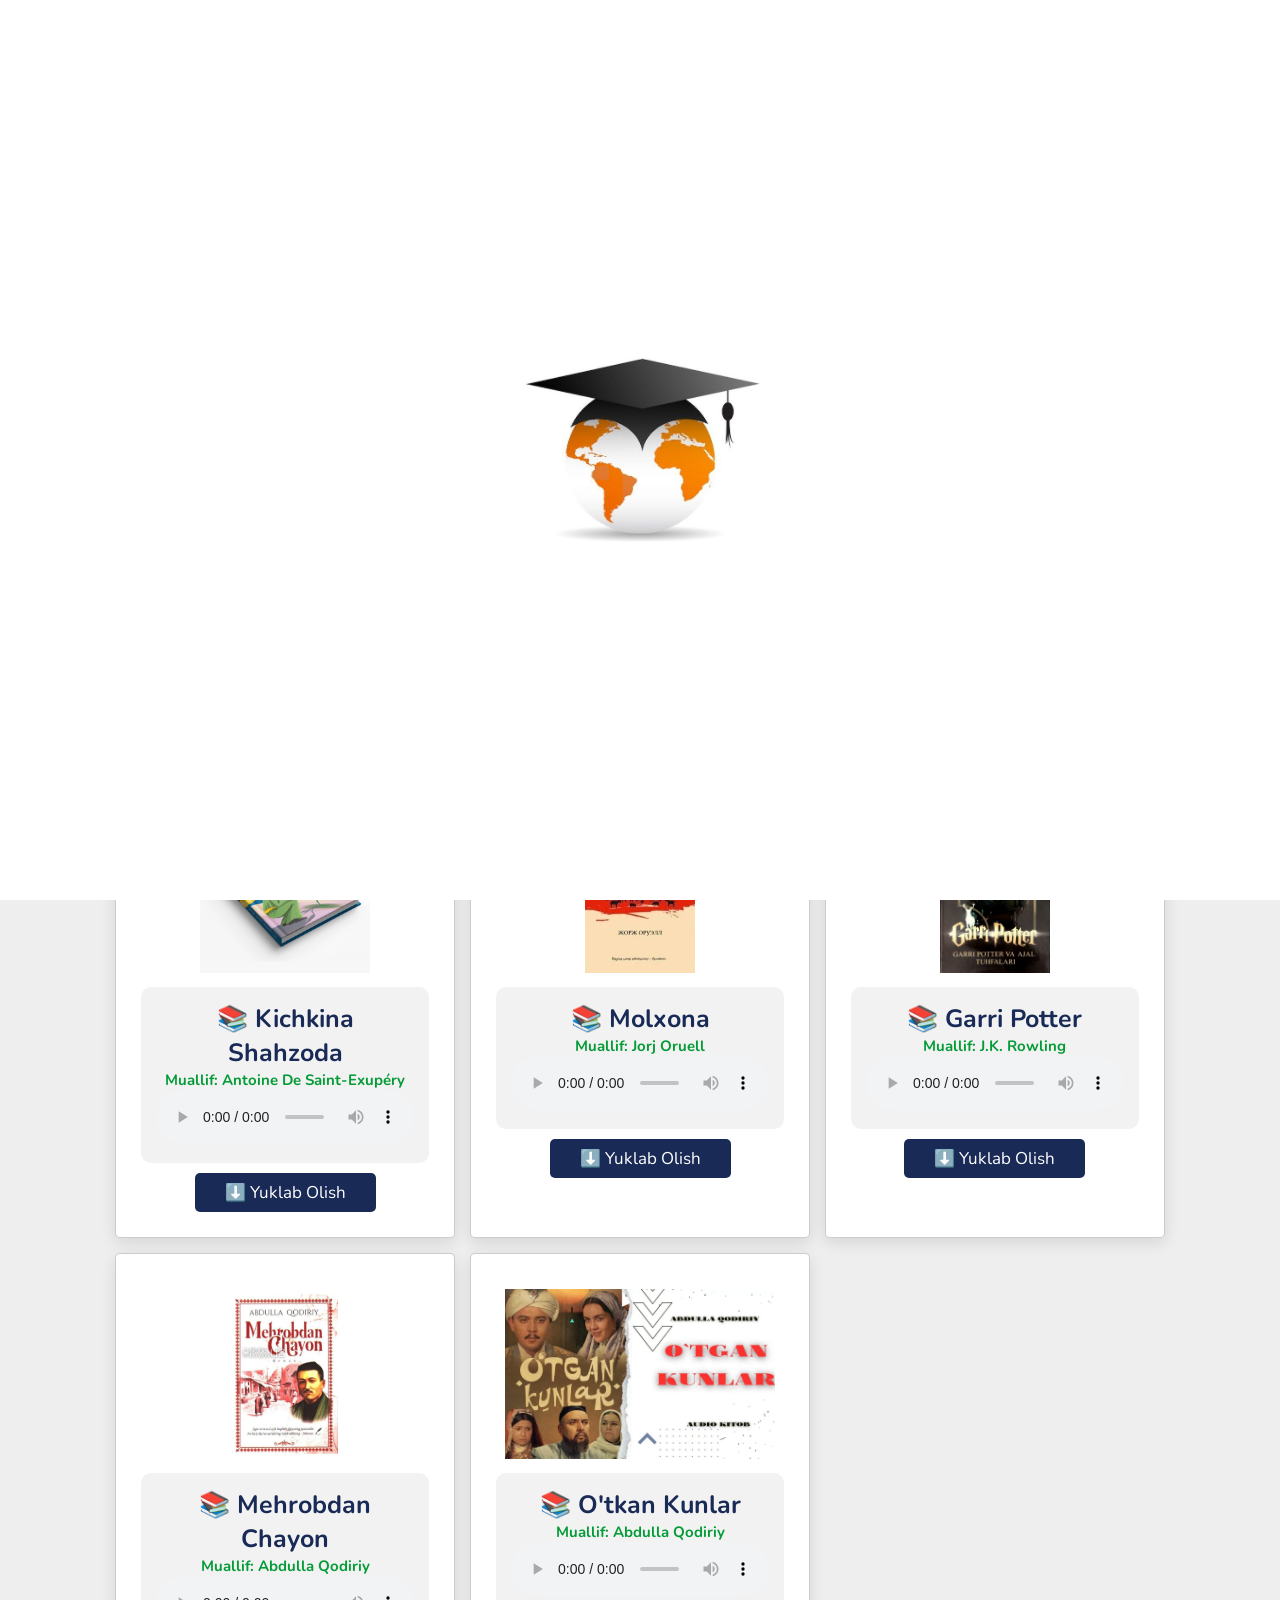
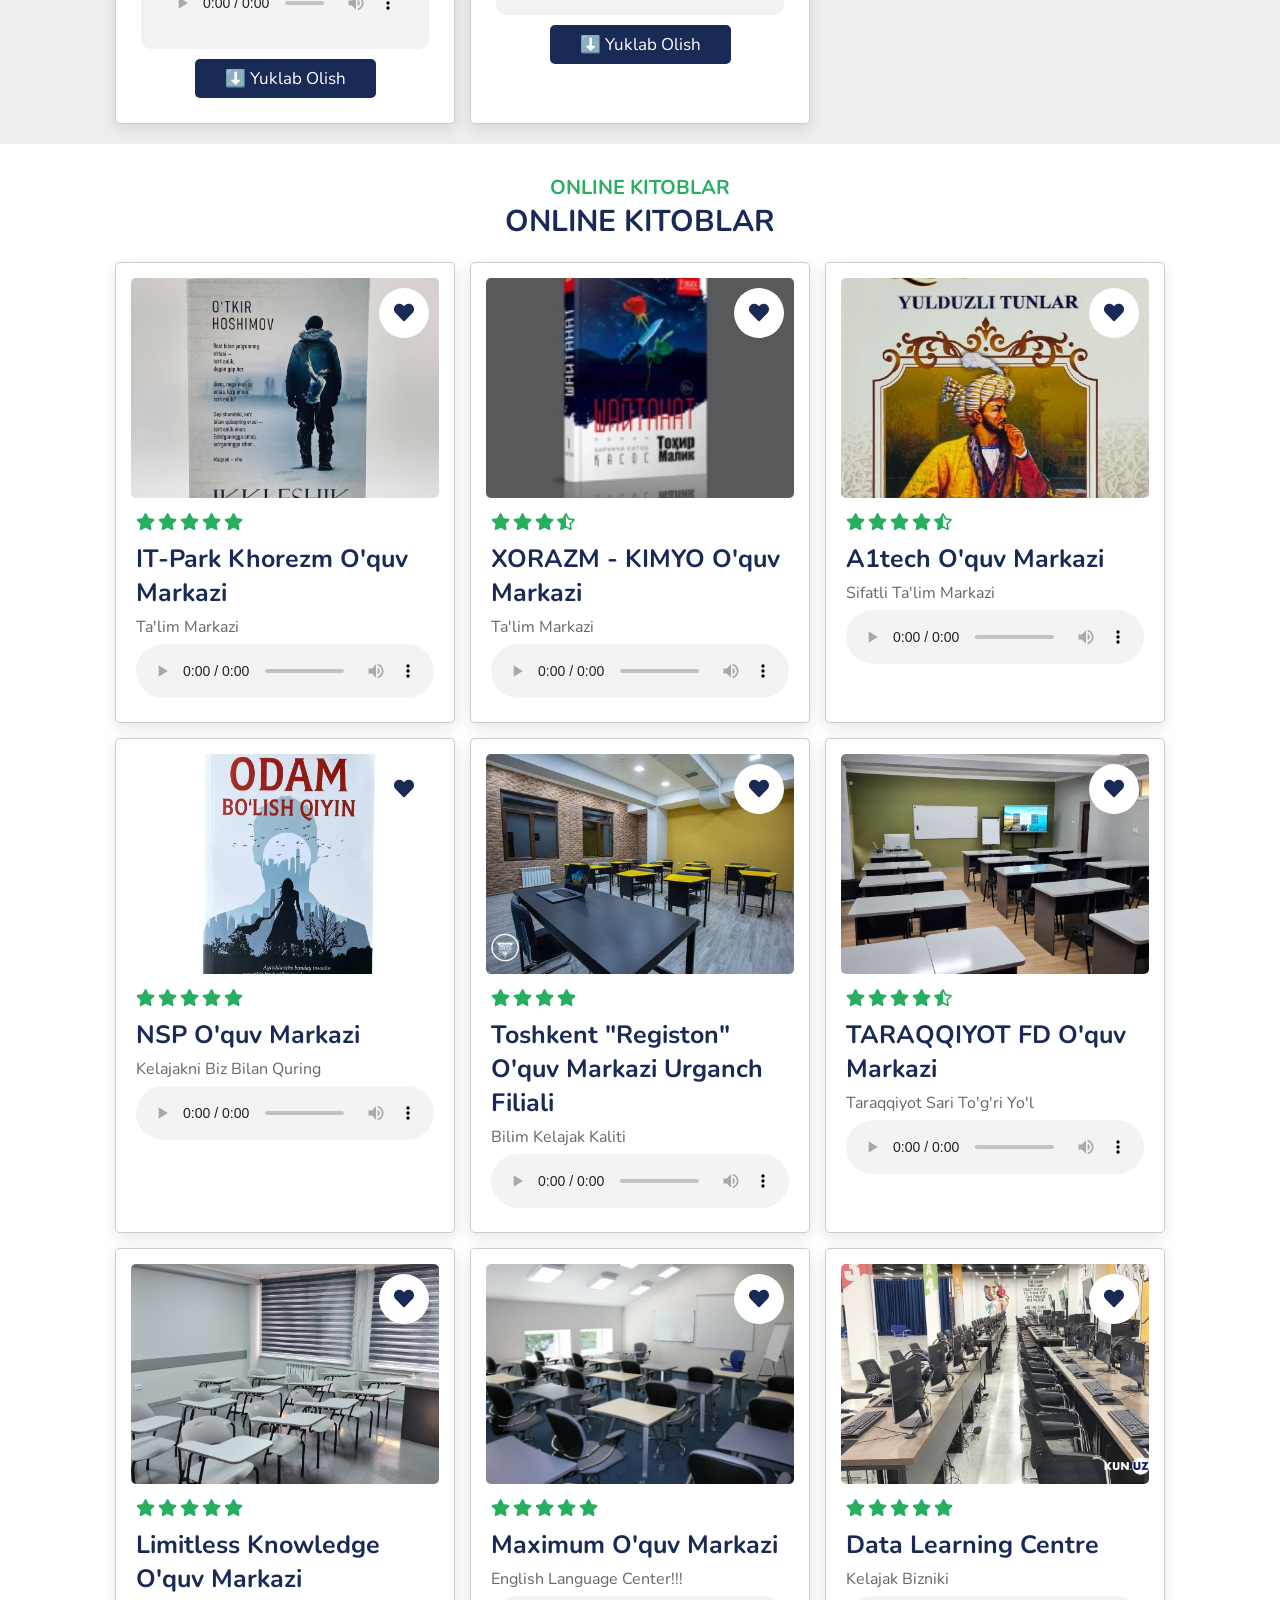
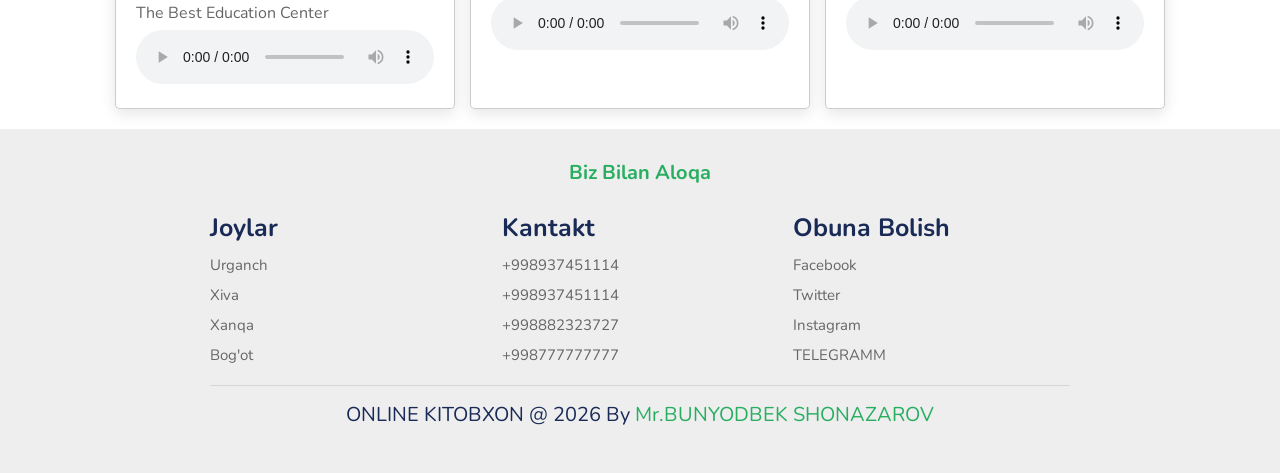
==== index.html @ d8bbacfc "Initial commit: XorazmUM loyihasi" ====
<!DOCTYPE html>
<html lang="en">

<head>
    <title>ONLINE KITOBXON</title>
    <meta charset="UTF-8">
    <meta http-equiv="X-UA-Compatible" content="IE=edge">
    <meta name="viewport" content="width=device-width, initial-scale=1.0">
    
    <link rel="stylesheet" href="https://unpkg.com/swiper/swiper-bundle.min.css" />

    <link rel="stylesheet" href="https://cdnjs.cloudflare.com/ajax/libs/font-awesome/5.15.3/css/all.min.css">

    <link rel="stylesheet" href="css/style.css">

    <!-- PWA -->
    <link rel="manifest" href="manifest.json">
    <meta name="theme-color" content="#27ae60">
    <meta name="apple-mobile-web-app-capable" content="yes">
    <meta name="apple-mobile-web-app-status-bar-style" content="black-translucent">
    <meta name="apple-mobile-web-app-title" content="Kitobxon">
    <link rel="apple-touch-icon" href="images/icons/icon-152x152.png">

</head>
<body>

    
<header>

    <a href="#" class="logo"><i class="fas fa-book"></i>Tiklash.</a>

    <nav class="navbar">
        <a class="active" href="#home">Uy</a>
        <a href="#dishes">KITOBLAR</a>
        <a href="#menu">Suratlar</a>
        <a href="#aloqa">Aloqa</a>
    </nav>

    <div class="icons">
        <i class="fas fa-bars" id="menu-bars"></i>
        <i class="fas fa-search" id="search-icon"></i>
        <a href="#" class="fas fa-heart"></a>
        <a href="#aloqa" class="fas fa-headset"></a>
    </div>

</header>


<form action="" id="search-form">
    <input type="search" placeholder="search here..." name="" id="search-box">
    <label for="search-box" class="fas fa-search"></label>
    <i class="fas fa-times" id="close"></i>
</form>


<section class="home" id="home">

    <div class="swiper-container home-slider">

        <div class="swiper-wrapper wrapper">

            <div class="swiper-slide slide">
                <div class="content">
                    <span>Biz bilan bilim olish</span>
                    <h3>Maqsad sari to'g'ri yo'l</h3>
                    <p>Sifatli, ishonchli va tez o'rganish usullari</p>
                    <a href="#aloqa" class="btn">Hozir bog'lanish</a>
                </div>
                <div class="image">
                    <img src="rasm/1111.jpg" alt="">
                </div>
            </div>

            <div class="swiper-slide slide">
                <div class="content">
                    <span>Bizda bilan bilim olish</span>
                    <h3>Maqsad sari to'g'ri yo'l</h3>
                    <p>Sifatli, ishonchli va tez o'rganish usullari</p>
                    <a href="#aloqa" class="btn">Hozir bog'lanish</a>
                </div>
                <div class="image">
                    <img src="rasm/shaytanat.png" alt="">
                </div>
            </div>

            <div class="swiper-slide slide">
                <div class="content">
                    <span>Bizda bilan bilim olish</span>                                                         
                    <h3>Maqsad sari to'g'ri yo'l</h3>
                    <p>Sifatli, ishonchli va tez o'rganish usullari</p>
                    <a href="#aloqa" class="btn">Hozir bog'lanish</a>
                </div>
                <div class="image">
                    <img src="rasm/kichkina_shaxzoda.png" alt="">
                </div>
            </div>

        </div>

        <div class="swiper-pagination"></div>

    </div>

</section>

<section class="dishes" id="dishes">

    <h3 class="sub-heading"> KITOBLAR </h3>
    <h1 class="heading"> MASHXUR KITOBLAR TO'PLAMI</h1>

    <div class="box-container">

        <div class="box">
            <a href="#" class="fas fa-heart"></a>
            <a href="#" class="fas fa-eye"></a>
            <img src="rasm/kichkina_shaxzoda.png" alt="">


            <div style="max-width:400px; padding:15px; border-radius:10px; background:#f2f2f2;">
                <h3>📚 Kichkina shahzoda</h3>
                <h2>Muallif: Antoine de Saint-Exupéry</h2>
                
                <audio controls style="width:100%;">
                  <source src="https://pub-17dac008e73b46978ffc2eb4a1648e91.r2.dev/Kichkina_Shahzoda.mp3" type="audio/mpeg">
                </audio>
            </div>
            <a href="#" class="btn">⬇️ Yuklab olish</a>
        </div>

        <div class="box">
            <a href="#" class="fas fa-heart"></a>
            <a href="#" class="fas fa-eye"></a>
            <img src="rasm/molxona.jpg" alt="">


            <div style="max-width:400px; padding:15px; border-radius:10px; background:#f2f2f2;">
                <h3>📚 Molxona</h3>
                <h2>Muallif: Jorj Oruell</h2>
                
                <audio controls style="width:100%;">
                  <source src="https://pub-17dac008e73b46978ffc2eb4a1648e91.r2.dev/MOLXONA.mp3" type="audio/mpeg">
                </audio>
            </div>
            <a href="#" class="btn">⬇️ Yuklab olish</a>
        </div>
        
        <div class="box">
            <a href="#" class="fas fa-heart"></a>
            <a href="#" class="fas fa-eye"></a>
            <img src="rasm/garri_poter.png" alt="">


            <div style="max-width:400px; padding:15px; border-radius:10px; background:#f2f2f2;">
                <h3>📚 Garri Potter</h3>
                <h2>Muallif: J.K. Rowling</h2>
                
                <audio controls style="width:100%;">
                  <source src="https://pub-17dac008e73b46978ffc2eb4a1648e91.r2.dev/garri.mp3" type="audio/mpeg">
                </audio>
            </div>
            <a href="#" class="btn">⬇️ Yuklab olish</a>
        </div>

        <div class="box">
            <a href="#" class="fas fa-heart"></a>
            <a href="#" class="fas fa-eye"></a>



            <img src="rasm/mehrobdan.jpg" alt="">


            <div style="max-width:400px; padding:15px; border-radius:10px; background:#f2f2f2;">
                <h3>📚 Mehrobdan Chayon</h3>
                <h2>Muallif: Abdulla Qodiriy</h2>
                
                <audio controls style="width:100%;">
                  <source src="https://pub-17dac008e73b46978ffc2eb4a1648e91.r2.dev/MEXROBDAN_CHAYON.mp3" type="audio/mpeg">
                </audio>
            </div>



            <a href="#" class="btn">⬇️ Yuklab olish</a>
        </div>

        <div class="box">
            <a href="#" class="fas fa-heart"></a>
            <a href="#" class="fas fa-eye"></a>
            <img src="rasm/otkan_kunlar.png" alt="">


            <div style="max-width:400px; padding:15px; border-radius:10px; background:#f2f2f2;">
                <h3>📚 O'tkan kunlar</h3>
                <h2>Muallif: Abdulla Qodiriy</h2>
                
                <audio controls style="width:100%;">
                  <source src="https://pub-17dac008e73b46978ffc2eb4a1648e91.r2.dev/Otkan_kunlar.mp3" type="audio/mpeg">
                </audio>
            </div>


            <a href="#" class="btn">⬇️ Yuklab olish</a>
        </div>

    </div>

</section>






<section class="menu" id="menu">

    <h3 class="sub-heading"> ONLINE KITOBLAR </h3>
    <h1 class="heading">ONLINE KITOBLAR</h1>

    <div class="box-container">

        <div class="box">
            <div class="image">
                <img src="rasm/photo_5442746372298839413_y (1).jpg" alt="">
                <a href="#" class="fas fa-heart"></a>
            </div>
        
            <div class="content">
        
                <div class="stars">
                    <i class="fas fa-star"></i>
                    <i class="fas fa-star"></i>
                    <i class="fas fa-star"></i>
                    <i class="fas fa-star"></i>
                    <i class="fas fa-star"></i>
                </div>
        
                <h3>IT-Park Khorezm o'quv markazi</h3>
                <p>Ta'lim Markazi</p>
        
                
                <audio controls style="width:100%;">
                    <source src="https://pub-17dac008e73b46978ffc2eb4a1648e91.r2.dev/Otkan_kunlar.mp3" type="audio/mpeg">
                  </audio>
        
            </div>
        </div>
        <div class="box">
            <div class="image">
                <img src="rasm/shaytanat.png" alt="">
                <a href="#" class="fas fa-heart"></a>
            </div>
            <div class="content">
                <div class="stars">
                    <i class="fas fa-star"></i>
                    <i class="fas fa-star"></i>
                    <i class="fas fa-star"></i>
                    <i class="fas fa-star-half-alt"></i>                    
                </div>
                <h3>XORAZM - KIMYO o'quv markazi</h3>
                <p>Ta'lim Markazi</p>
                
                <audio controls style="width:100%;">
                    <source src="https://pub-17dac008e73b46978ffc2eb4a1648e91.r2.dev/Otkan_kunlar.mp3" type="audio/mpeg">
                  </audio>
            </div>
        </div>

        <div class="box">
            <div class="image">
                <img src="rasm/fea7a2cd-92d1-4162-8c9e-bd668c44bfca.jpg" alt="">
                <a href="#" class="fas fa-heart"></a>
            </div>
            <div class="content">
                <div class="stars">
                    <i class="fas fa-star"></i>
                    <i class="fas fa-star"></i>
                    <i class="fas fa-star"></i>
                    <i class="fas fa-star"></i>
                    <i class="fas fa-star-half-alt"></i>
                </div>
                <h3>a1tech o'quv markazi</h3>
                <p>Sifatli ta'lim markazi</p>
                
                <audio controls style="width:100%;">
                    <source src="https://pub-17dac008e73b46978ffc2eb4a1648e91.r2.dev/Otkan_kunlar.mp3" type="audio/mpeg">
                  </audio>
            </div>
        </div>

        <div class="box">
            <div class="image">
                <img src="rasm/photo_5442746372298839408_y (1).jpg" alt="">
                <a href="#" class="fas fa-heart"></a>
            </div>
            <div class="content">
                <div class="stars">
                    <i class="fas fa-star"></i>
                    <i class="fas fa-star"></i>
                    <i class="fas fa-star"></i>
                    <i class="fas fa-star"></i>
                    <i class="fas fa-star"></i>
                </div>
                <h3>NSP o'quv markazi</h3>
                <p>Kelajakni biz bilan quring</p>
                
                <audio controls style="width:100%;">
                    <source src="https://pub-17dac008e73b46978ffc2eb4a1648e91.r2.dev/Otkan_kunlar.mp3" type="audio/mpeg">
                  </audio>
            </div>
        </div>

        <div class="box">
            <div class="image">
                <img src="images/um-2.png" alt="">
                <a href="#" class="fas fa-heart"></a>
            </div>
            <div class="content">
                <div class="stars">
                    <i class="fas fa-star"></i>
                    <i class="fas fa-star"></i>
                    <i class="fas fa-star"></i>
                    <i class="fas fa-star"></i>
                </div>
                <h3>Toshkent "Registon" o'quv markazi Urganch filiali</h3>
                <p>Bilim kelajak kaliti</p>
                
                <audio controls style="width:100%;">
                    <source src="https://pub-17dac008e73b46978ffc2eb4a1648e91.r2.dev/Otkan_kunlar.mp3" type="audio/mpeg">
                  </audio>
            </div>
        </div>

        <div class="box">
            <div class="image">
                <img src="images/um-3.png" alt="">
                <a href="#" class="fas fa-heart"></a>
            </div>
            <div class="content">
                <div class="stars">
                    <i class="fas fa-star"></i>
                    <i class="fas fa-star"></i>
                    <i class="fas fa-star"></i>
                    <i class="fas fa-star"></i>
                    <i class="fas fa-star-half-alt"></i>
                </div>
                <h3>TARAQQIYOT FD o'quv markazi</h3>
                <p>Taraqqiyot sari to'g'ri yo'l</p>
                
                <audio controls style="width:100%;">
                    <source src="https://pub-17dac008e73b46978ffc2eb4a1648e91.r2.dev/Otkan_kunlar.mp3" type="audio/mpeg">
                  </audio>
            </div>
        </div>

        <div class="box">
            <div class="image">
                <img src="images/um-4.png" alt="">
                <a href="#" class="fas fa-heart"></a>
            </div>
            <div class="content">
                <div class="stars">
                    <i class="fas fa-star"></i>
                    <i class="fas fa-star"></i>
                    <i class="fas fa-star"></i>
                    <i class="fas fa-star"></i>
                    <i class="fas fa-star"></i>
                </div>
                <h3>Limitless Knowledge O'quv Markazi</h3>
                <p>The best education center</p>
                
                <audio controls style="width:100%;">
                    <source src="https://pub-17dac008e73b46978ffc2eb4a1648e91.r2.dev/Otkan_kunlar.mp3" type="audio/mpeg">
                  </audio>
            </div>
        </div>

        <div class="box">
            <div class="image">
                <img src="images/um-5.png" alt="">
                <a href="#" class="fas fa-heart"></a>
            </div>
            <div class="content">
                <div class="stars">
                    <i class="fas fa-star"></i>
                    <i class="fas fa-star"></i>
                    <i class="fas fa-star"></i>
                    <i class="fas fa-star"></i>
                    <i class="fas fa-star"></i>
                </div>
                <h3>Maximum o'quv markazi </h3>
                <p>English language center!!!</p>
                
                <audio controls style="width:100%;">
                    <source src="https://pub-17dac008e73b46978ffc2eb4a1648e91.r2.dev/Otkan_kunlar.mp3" type="audio/mpeg">
                  </audio>
            </div>
        </div>

        <div class="box">
            <div class="image">
                <img src="images/um-7.png" alt="">
                <a href="#" class="fas fa-heart"></a>
            </div>
            <div class="content">
                <div class="stars">
                    <i class="fas fa-star"></i>
                    <i class="fas fa-star"></i>
                    <i class="fas fa-star"></i>
                    <i class="fas fa-star"></i>
                    <i class="fas fa-star"></i>
                </div>
                <h3>Data learning centre</h3>
                <p>Kelajak bizniki</p>
               
                <audio controls style="width:100%;">
                    <source src="https://pub-17dac008e73b46978ffc2eb4a1648e91.r2.dev/Otkan_kunlar.mp3" type="audio/mpeg">
                  </audio>
            </div>
        </div>

    </div>

</section>


<section class="aloqa" id="aloqa">

    <h3 class="sub-heading"> Biz Bilan Aloqa </h3>

    <section class="footer">

         <div class="box-container">
            <div class="box">
                <h3>joylar</h3>
                <a href="#">Urganch</a>
                <a href="#">Xiva</a>
                <a href="#">Xanqa</a>
                <a href="#">Bog'ot</a>
            </div>
           
            <div class="box">
                <h3>kantakt</h3>
                <a href="#">+998937451114</a>
                <a href="#">+998937451114</a>
                <a href="#">+998882323727</a>
                <a href="#">+998777777777</a>
            </div>
            <div class="box">
                <h3>obuna bolish</h3>
                <a href="https://www.facebook.com/@boburbek1114">facebook</a>
                <a href="https://twitter.com">twitter</a>
                <a href="https://www.instagram.com/@boburbek_1442">instagram</a>
                <a href="http://t.me/@boburbek1114">TELEGRAMM</a>
            </div>
        </div>

        <div class="credit"> ONLINE KITOBXON @ 2026 by <span>mr.BUNYODBEK SHONAZAROV</span> </div>

    
    </section>
</section>



<div id="install-banner" style="display:none;position:fixed;bottom:2rem;right:2rem;z-index:9999;">
  <div id="install-fab" onclick="document.getElementById('install-modal').style.display='flex';this.style.display='none'" style="width:6rem;height:6rem;background:linear-gradient(135deg,#27ae60,#2ecc71);border-radius:50%;display:flex;align-items:center;justify-content:center;cursor:pointer;box-shadow:0 4px 15px rgba(39,174,96,.4);animation:pulse 2s infinite;">
    <svg width="28" height="28" viewBox="0 0 24 24" fill="none" stroke="#fff" stroke-width="2" stroke-linecap="round" stroke-linejoin="round"><path d="M21 15v4a2 2 0 0 1-2 2H5a2 2 0 0 1-2-2v-4"/><polyline points="7 10 12 15 17 10"/><line x1="12" y1="15" x2="12" y2="3"/></svg>
  </div>
</div>

<div id="install-modal" style="display:none;position:fixed;top:0;left:0;right:0;bottom:0;background:rgba(0,0,0,.7);z-index:10001;align-items:center;justify-content:center;">
  <div style="background:#fff;border-radius:1.5rem;padding:3rem;max-width:35rem;width:90%;text-align:center;box-shadow:0 10px 40px rgba(0,0,0,.3);">
    <img src="images/icons/icon-96x96.png" style="width:7rem;margin-bottom:1.5rem;border-radius:1rem;">
    <h3 style="font-size:2.2rem;color:#192a56;margin-bottom:1rem;">Online Kitobxon</h3>
    <p style="font-size:1.5rem;color:#666;margin-bottom:2rem;">Ilovani telefoningizga o'rnating — tezroq va qulay ishlaydi!</p>
    <button onclick="installApp()" style="background:#27ae60;color:#fff;border:none;padding:1.2rem 3rem;border-radius:.8rem;font-size:1.6rem;cursor:pointer;width:100%;margin-bottom:1rem;">✅ O'rnatish</button>
    <p id="install-instructions" style="display:none;font-size:1.4rem;color:#192a56;background:#f0f0f0;padding:1.2rem;border-radius:.8rem;margin-bottom:1rem;white-space:pre-line;text-align:left;"></p>
    <button onclick="document.getElementById('install-modal').style.display='none';document.getElementById('install-fab').style.display='flex'" style="background:none;border:none;color:#666;font-size:1.4rem;cursor:pointer;">Keyinroq</button>
  </div>
</div>

<style>
@keyframes pulse{0%,100%{transform:scale(1)}50%{transform:scale(1.1)}}
</style>

<div class="loader-container">
    <img src="images/pic-100.png" alt="">
</div>

<script src="https://unpkg.com/swiper/swiper-bundle.min.js"></script>
<script src="js/script.js"></script>
<script>
if ('serviceWorker' in navigator) {
  navigator.serviceWorker.register('/sw.js');
}

const isStandalone = window.matchMedia('(display-mode: standalone)').matches || window.navigator.standalone;
let deferredPrompt;

if (!isStandalone) {
  // Chrome, Edge, Samsung — beforeinstallprompt ishlaydi
  window.addEventListener('beforeinstallprompt', e => {
    e.preventDefault();
    deferredPrompt = e;
    document.getElementById('install-banner').style.display = 'block';
  });

  // iOS Safari va boshqa brauzerlar uchun — 3 soniyadan keyin ko'rsat
  setTimeout(() => {
    if (!deferredPrompt && !isStandalone) {
      document.getElementById('install-banner').style.display = 'block';
    }
  }, 3000);
}

function installApp() {
  if (deferredPrompt) {
    deferredPrompt.prompt();
    deferredPrompt.userChoice.then(() => {
      document.getElementById('install-banner').style.display = 'none';
      document.getElementById('install-modal').style.display = 'none';
      deferredPrompt = null;
    });
  } else {
    // iOS/macOS Safari yoki boshqa — manual ko'rsatma
    const isIOS = /iPad|iPhone|iPod|Macintosh/.test(navigator.userAgent) && 'ontouchend' in document;
    const isMac = /Macintosh/.test(navigator.userAgent);
    let msg = '';
    if (isIOS) {
      msg = '📱 Pastdagi "Share" (↑) tugmasini bosing, keyin "Add to Home Screen" ni tanlang.';
    } else if (isMac) {
      msg = '💻 Chrome: Manzil satridagi (⊕) install tugmasini bosing.\nSafari: File → Add to Dock.';
    } else {
      msg = '💻 Brauzer manzil satridagi install (⊕) tugmasini bosing.';
    }
    document.getElementById('install-instructions').textContent = msg;
    document.getElementById('install-instructions').style.display = 'block';
  }
}
</script>






</body>
</html>
---- css/style.css ----
@import url('https://fonts.googleapis.com/css2?family=Nunito:wght@200;300;400;600;700&display=swap');
:root{
    --green:#27ae60;
    --black:#192a56;
    --light-color:#666;
    --box-shadow:0 .5rem 1.5rem rgba(0,0,0,.1);
}

*{
    font-family: 'Nunito', sans-serif;
    margin:0; padding:0;
    box-sizing: border-box;
    text-decoration: none;
    outline: none; border:none;
    text-transform: capitalize;
    transition: all .2s linear;
}

html{
    font-size: 62.5%;
    overflow-x: hidden;
    scroll-padding-top: 5.5rem;
    scroll-behavior: smooth;
}

section{
    padding:2rem 9%;
}

section:nth-child(even){
    background:#eee;
}

.sub-heading{
    text-align: center;
    color:var(--green);
    font-size: 2rem;
    padding-top: 1rem;
}

.heading{
    text-align: center;
    color:var(--black);
    font-size: 3rem;
    padding-bottom: 2rem;
    text-transform: uppercase;
}

.btn{
    margin-top: 1rem;
    display: inline-block;
    font-size: 1.7rem;
    color:#fff;
    background: var(--black);
    border-radius: .5rem;
    cursor: pointer;
    padding:.8rem 3rem;
}

.btn:hover{
    background: var(--green);
    letter-spacing: .1rem;
}

header{
    position: fixed;
    top:0; left: 0; right:0;
    background: #fff;
    padding:1rem 7%;
    display: flex;
    align-items: center;
    justify-content: space-between;
    z-index: 1000;
    box-shadow: var(--box-shadow);
}

header .logo{
    color:var(--black);
    font-size: 2.5rem;
    font-weight: bolder;
}

header .logo i{
    color:var(--green);
}

header .navbar a{
    font-size: 1.7rem;
    border-radius: .5rem;
    padding:.5rem 1.5rem;
    color:var(--light-color);
}

header .navbar a.active,
header .navbar a:hover{
    color:#fff;
    background: var(--green);
}

header .icons i,
header .icons a{
    cursor: pointer;
    margin-left: .5rem;
    height:4.5rem;
    line-height: 4.5rem;
    width:4.5rem;
    text-align: center;
    font-size: 1.7rem;
    color:var(--black);
    border-radius: 50%;
    background: #eee;
}

header .icons i:hover,
header .icons a:hover{
    color:#fff;
    background: var(--green);
    transform: rotate(360deg);
}

header .icons #menu-bars{
    display: none;
}

#search-form{
    position: fixed;
    top:-110%; left:0; 
    height:100%; width:100%;
    z-index: 1004;
    background:rgba(0,0,0,.8);
    display: flex;
    align-items: center;
    justify-content: center;
    padding:0 1rem;
}

#search-form.active{
    top:0;
}

#search-form #search-box{
    width:50rem;
    border-bottom: .1rem solid #fff;
    padding:1rem 0;
    color:#fff;
    font-size: 3rem;
    text-transform: none;
    background:none;
}

#search-form #search-box::placeholder{
    color:#eee;
}

#search-form #search-box::-webkit-search-cancel-button{
    -webkit-appearance: none;
}

#search-form label{
    color:#fff;
    cursor:pointer;
    font-size: 3rem;
}

#search-form label:hover{
    color:var(--green);
}

#search-form #close{
    position: absolute;
    color:#fff;
    cursor: pointer;
    top: 2rem; right:3rem;
    font-size: 5rem;
}

.home .home-slider .slide{
    display: flex;
    align-items: center;
    flex-wrap: wrap;
    gap:2rem; 
    padding-top: 9rem;
}

.home .home-slider .slide .content{
    flex:1 1 45rem;
}

.home .home-slider .slide .image{
    flex:1 1 45rem;
}

.home .home-slider .slide .image img{
    width: 100%;
}

.home .home-slider .slide .content span{
    color:var(--green);
    font-size: 2.5rem;
}

.home .home-slider .slide .content h3{
    color:var(--black);
    font-size: 7rem;
}

.home .home-slider .slide .content p{
    color:var(--light-color);
    font-size: 2.2rem;
    padding:.5rem 0;
    line-height: 1.5;
}

.swiper-pagination-bullet-active{
    background:var(--green);
}




.dishes .box-container{
    display: grid;
    grid-template-columns: repeat(auto-fit, minmax(28rem, 1fr));
    gap:1.5rem;
}

.dishes .box-container .box{
    padding:2.5rem;
    background:#fff;
    border-radius: .5rem;
    border:.1rem solid rgba(0,0,0,.2);
    box-shadow: var(--box-shadow);
    position: relative;
    overflow: hidden;
    text-align: center;
}

.dishes .box-container .box .fa-heart,
.dishes .box-container .box .fa-eye{
    position: absolute;
    top:1.5rem;
    background:#eee;
    border-radius: 50%;
    height: 5rem;
    width:5rem;
    line-height: 5rem;
    font-size: 2rem;
    color:var(--black);
}

.dishes .box-container .box .fa-heart:hover,
.dishes .box-container .box .fa-eye:hover{
    background: var(--green);
    color:#fff;
}

.dishes .box-container .box .fa-heart{
    right:-15rem;
}

.dishes .box-container .box .fa-eye{
    left:-15rem;
}

.dishes .box-container .box:hover .fa-heart{
    right:1.5rem;
}

.dishes .box-container .box:hover .fa-eye{
    left:1.5rem;
}

.dishes .box-container .box img{
    height:17rem;
    margin:1rem 0;
}

.dishes .box-container .box h3{
    color:var(--black);
    font-size: 2.5rem;
}







.dishes .box-container .box h2 {
    color: #059c38;
    transition: 0.3s;
}

.dishes .box-container .box h2:hover {
    color: #06086d;
}








.dishes .box-container .box .stars{
    padding:1rem 0;
}

.dishes .box-container .box .stars i{
    font-size: 1.7rem;
    color:var(--green);
}

.dishes .box-container .box span{
    color:var(--green);
    font-weight: bolder;
    margin-right: 1rem;
    font-size: 2.5rem;
}

.menu .box-container{
    display: grid;
    grid-template-columns: repeat(auto-fit, minmax(30rem, 1fr));
    gap:1.5rem;
}

.menu .box-container .box{
    background: #fff;
    border:.1rem solid rgba(0,0,0,.2);
    border-radius: .5rem;
    box-shadow: var(--box-shadow);    
}

.menu .box-container .box .image{
    height: 25rem;
    width: 100%;
    padding:1.5rem;
    overflow: hidden;
    position: relative;
}

.menu .box-container .box .image img{
    height: 100%;
    width: 100%;
    border-radius: .5rem;
    object-fit: cover;
}

.menu .box-container .box .image .fa-heart{
    position: absolute;
    top:2.5rem; right: 2.5rem;
    height: 5rem;
    width: 5rem;
    line-height: 5rem;
    text-align: center;
    font-size: 2rem;
    background: #fff;
    border-radius: 50%;
    color:var(--black);
}

.menu .box-container .box .image .fa-heart:hover{
    background-color: var(--green);
    color:#fff;
}

.menu .box-container .box .content{
    padding:2rem;
    padding-top: 0;
}

.menu .box-container .box .content .stars{
    padding-bottom: 1rem;
}

.menu .box-container .box .content .stars i{
   font-size: 1.7rem;
   color:var(--green);
}

.menu .box-container .box .content h3{
    color:var(--black);
    font-size: 2.5rem;
}

.menu .box-container .box .content p{
    color:var(--light-color);
    font-size: 1.6rem;
    padding:.5rem 0;
    line-height: 1.5;
}

.menu .box-container .box .content .price{
    color:var(--green);
    margin-left: 1rem;
    font-size: 2.5rem;
}

.footer .box-container{
    display: grid;
    grid-template-columns: repeat(auto-fit, minmax(25rem, 1fr));
    gap:1.5rem;
}

.footer .box-container .box h3{
    padding:.5rem 0;
    font-size: 2.5rem;
    color:var(--black);
}

.footer .box-container .box a{
    display: block;
    padding:.5rem 0;
    font-size: 1.5rem;
    color:var(--light-color);
}

.footer .box-container .box a:hover{
    color:var(--green);
    text-decoration: underline;
}

.footer .credit{
    text-align: center;
    border-top: .1rem solid rgba(0,0,0,.1);
    font-size: 2rem;
    color:var(--black);
    padding:.5rem;
    padding-top: 1.5rem;
    margin-top: 1.5rem;
}

.footer .credit span{
    color:var(--green);
}

.loader-container{
    position: fixed;
    top:0; left:0;
    height:100%; 
    width:100%;
    z-index: 10000;
    background:#fff;
    display: flex;
    align-items: center;
    justify-content: center;
    overflow: hidden;
}

.loader-container img{
    width:35rem;
}

.loader-container.fade-out{
    top:-110%;
    opacity:0;
}


































/* media queries  */

@media (max-width:991px){

    html{
        font-size: 55%;
    }
    
    header{
        padding:1rem 2rem;
    }

    section{
        padding:2rem;
    }


}

@media (max-width:768px){

    header .icons #menu-bars{
        display: inline-block;
    }

    header .navbar{
        position: absolute;
        top:100%; left:0; right:0;
        background:#fff;
        border-top: .1rem solid rgba(0,0,0,.2);
        border-bottom: .1rem solid rgba(0,0,0,.2);
        padding:1rem;
        clip-path: polygon(0 0, 100% 0, 100% 0, 0 0);
    }

    header .navbar.active{
        clip-path: polygon(0 0, 100% 0, 100% 100%, 0% 100%);
    }

    header .navbar a{
        display: block;
        padding:1.5rem;
        margin:1rem;
        font-size: 2rem;
        background:#eee;
    }

    #search-form #search-box{
        width:90%;
        margin:0 1rem;
    }

    .home .home-slider .slide .content h3{
        font-size: 5rem;
    }

}

@media (max-width:450px){

    html{
        font-size: 50%;
    }

    .dishes .box-container .box img{
        height:auto;
        width: 100%;
    }

    .order form .inputBox .input{
        width:100%;
    }






    

}
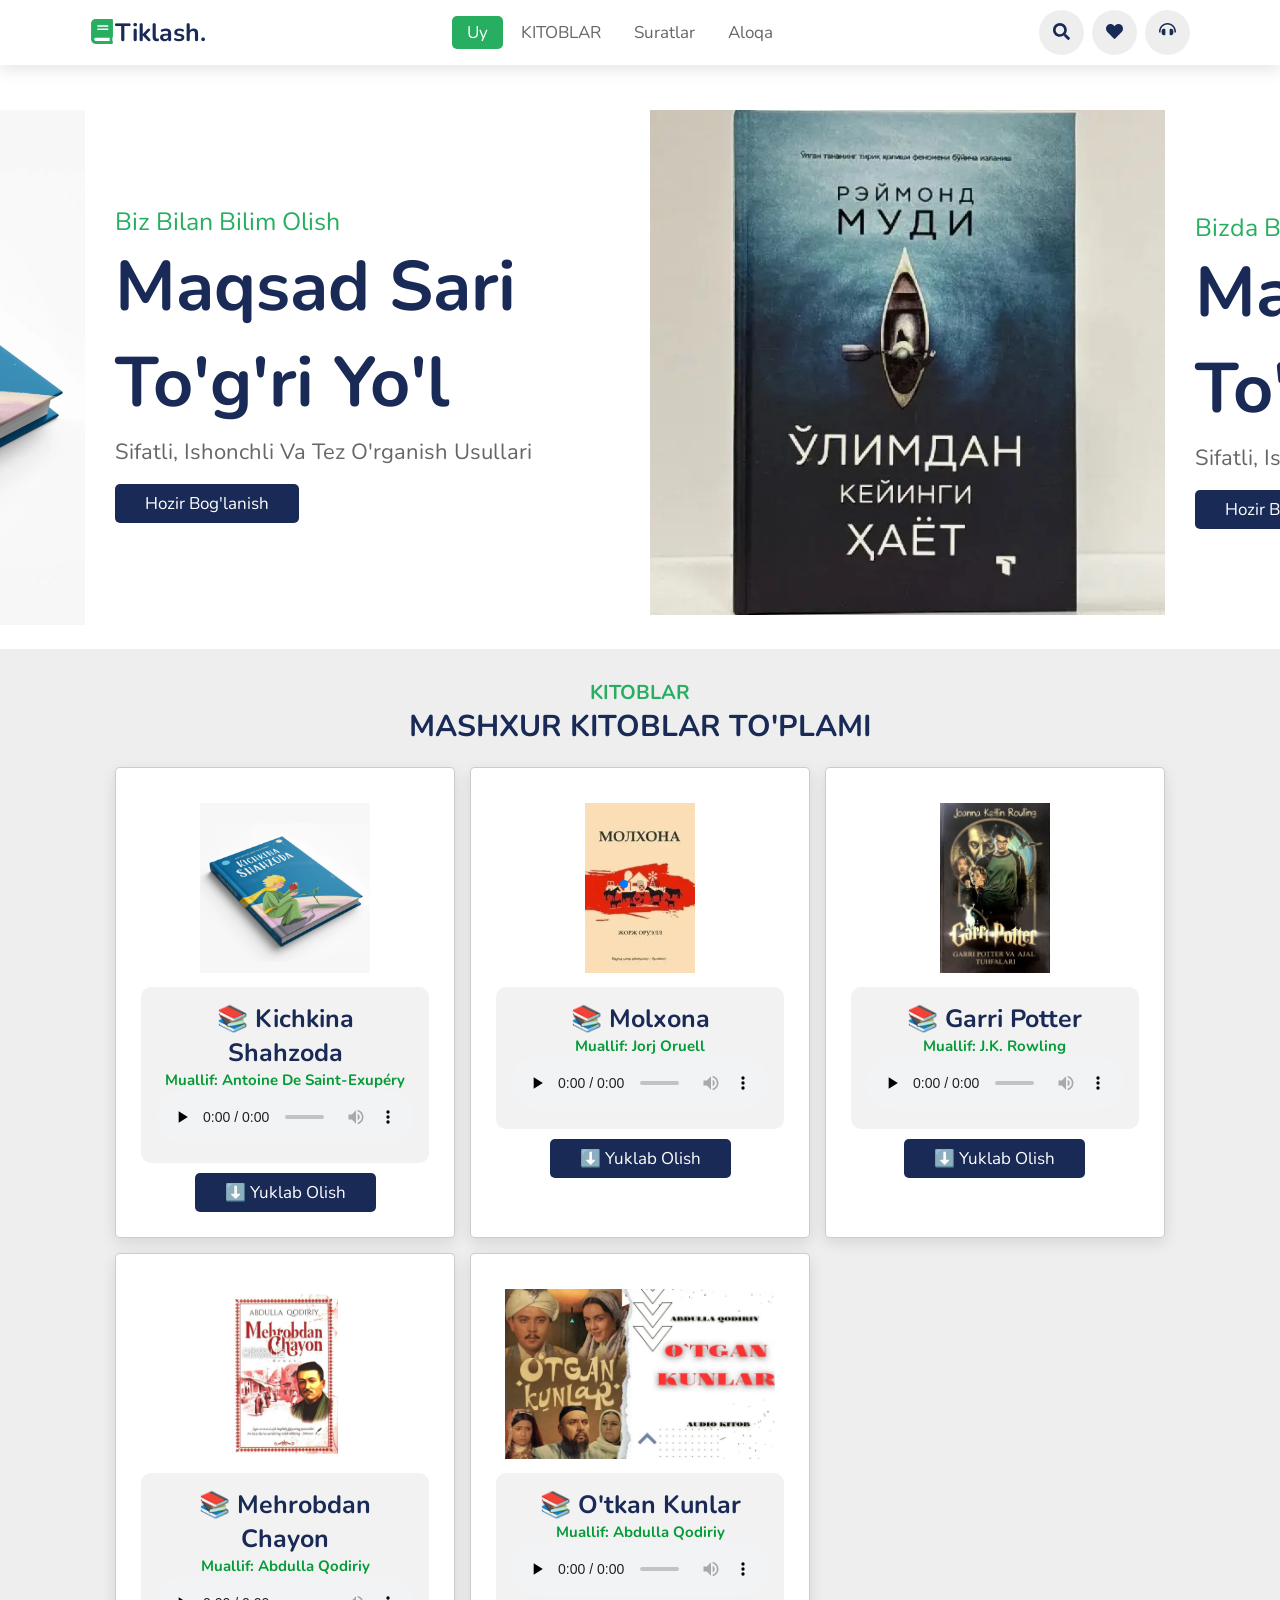
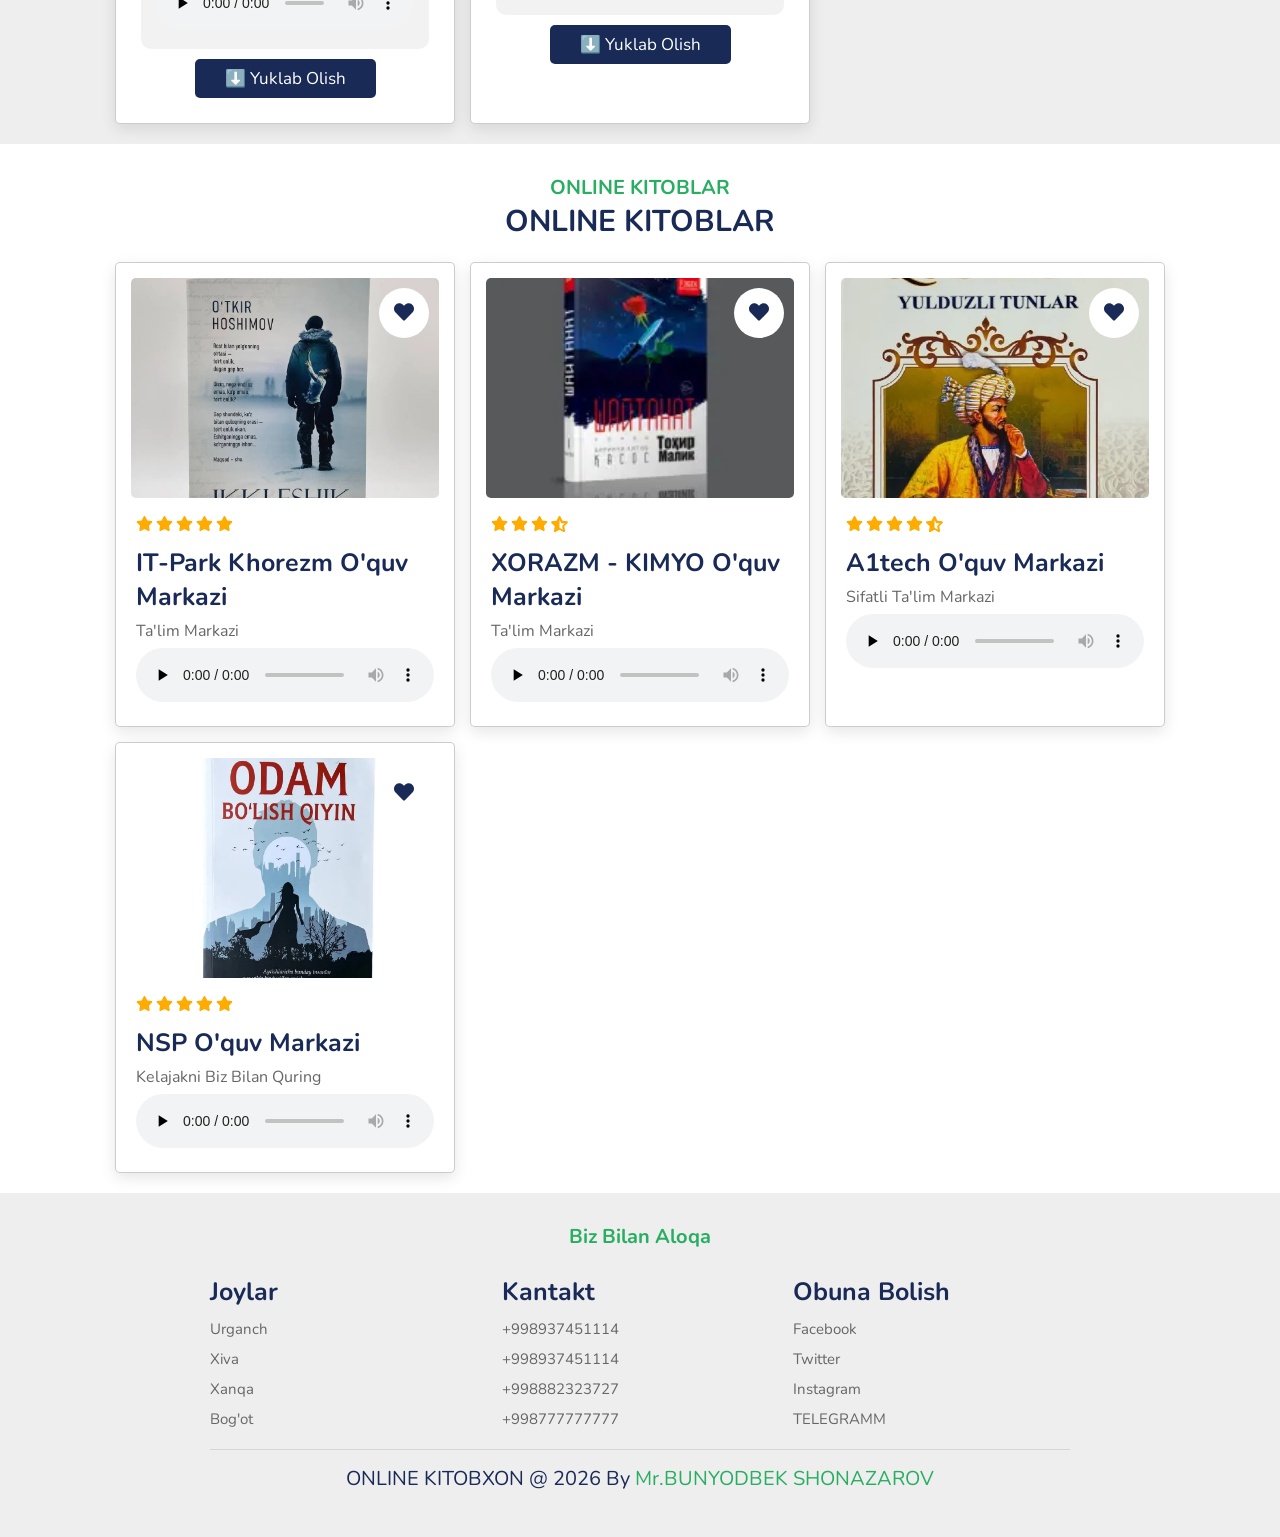
==== commit 58262d9f: "fix" ====
--- a/index.html
+++ b/index.html
@@ -6,12 +6,15 @@
     <meta charset="UTF-8">
     <meta http-equiv="X-UA-Compatible" content="IE=edge">
     <meta name="viewport" content="width=device-width, initial-scale=1.0">
-    
-    <link rel="stylesheet" href="https://unpkg.com/swiper/swiper-bundle.min.css" />
-
-    <link rel="stylesheet" href="https://cdnjs.cloudflare.com/ajax/libs/font-awesome/5.15.3/css/all.min.css">
+
+    <!-- DNS prefetch va preconnect -->
+    <link rel="preconnect" href="https://unpkg.com" crossorigin>
+    <link rel="preconnect" href="https://fonts.googleapis.com" crossorigin>
+    <link rel="preconnect" href="https://pub-17dac008e73b46978ffc2eb4a1648e91.r2.dev" crossorigin>
 
     <link rel="stylesheet" href="css/style.css">
+    <link rel="stylesheet" href="css/icons.css">
+    <link rel="stylesheet" href="https://unpkg.com/swiper/swiper-bundle.min.css" media="print" onload="this.media='all'" />
 
     <!-- PWA -->
     <link rel="manifest" href="manifest.json">
@@ -19,10 +22,11 @@
     <meta name="apple-mobile-web-app-capable" content="yes">
     <meta name="apple-mobile-web-app-status-bar-style" content="black-translucent">
     <meta name="apple-mobile-web-app-title" content="Kitobxon">
-    <link rel="apple-touch-icon" href="images/icons/icon-152x152.png">
+    <link rel="apple-touch-icon" href="images/icons/icon-152x152.webp">
 
 </head>
 <body>
+
 
     
 <header>
@@ -67,7 +71,7 @@
                     <a href="#aloqa" class="btn">Hozir bog'lanish</a>
                 </div>
                 <div class="image">
-                    <img src="rasm/1111.jpg" alt="">
+                    <img src="rasm/1111.webp" alt="" loading="eager">
                 </div>
             </div>
 
@@ -79,7 +83,7 @@
                     <a href="#aloqa" class="btn">Hozir bog'lanish</a>
                 </div>
                 <div class="image">
-                    <img src="rasm/shaytanat.png" alt="">
+                    <img src="rasm/shaytanat.webp" alt="" loading="lazy">
                 </div>
             </div>
 
@@ -91,7 +95,7 @@
                     <a href="#aloqa" class="btn">Hozir bog'lanish</a>
                 </div>
                 <div class="image">
-                    <img src="rasm/kichkina_shaxzoda.png" alt="">
+                    <img src="rasm/kichkina_shaxzoda.webp" alt="" loading="lazy">
                 </div>
             </div>
 
@@ -113,14 +117,14 @@
         <div class="box">
             <a href="#" class="fas fa-heart"></a>
             <a href="#" class="fas fa-eye"></a>
-            <img src="rasm/kichkina_shaxzoda.png" alt="">
+            <img src="rasm/kichkina_shaxzoda.webp" alt="" loading="lazy" loading="lazy">
 
 
             <div style="max-width:400px; padding:15px; border-radius:10px; background:#f2f2f2;">
                 <h3>📚 Kichkina shahzoda</h3>
                 <h2>Muallif: Antoine de Saint-Exupéry</h2>
                 
-                <audio controls style="width:100%;">
+                <audio controls preload="none" style="width:100%;">
                   <source src="https://pub-17dac008e73b46978ffc2eb4a1648e91.r2.dev/Kichkina_Shahzoda.mp3" type="audio/mpeg">
                 </audio>
             </div>
@@ -130,14 +134,14 @@
         <div class="box">
             <a href="#" class="fas fa-heart"></a>
             <a href="#" class="fas fa-eye"></a>
-            <img src="rasm/molxona.jpg" alt="">
+            <img src="rasm/molxona.webp" alt="" loading="lazy">
 
 
             <div style="max-width:400px; padding:15px; border-radius:10px; background:#f2f2f2;">
                 <h3>📚 Molxona</h3>
                 <h2>Muallif: Jorj Oruell</h2>
                 
-                <audio controls style="width:100%;">
+                <audio controls preload="none" style="width:100%;">
                   <source src="https://pub-17dac008e73b46978ffc2eb4a1648e91.r2.dev/MOLXONA.mp3" type="audio/mpeg">
                 </audio>
             </div>
@@ -147,14 +151,14 @@
         <div class="box">
             <a href="#" class="fas fa-heart"></a>
             <a href="#" class="fas fa-eye"></a>
-            <img src="rasm/garri_poter.png" alt="">
+            <img src="rasm/garri_poter.webp" alt="" loading="lazy">
 
 
             <div style="max-width:400px; padding:15px; border-radius:10px; background:#f2f2f2;">
                 <h3>📚 Garri Potter</h3>
                 <h2>Muallif: J.K. Rowling</h2>
                 
-                <audio controls style="width:100%;">
+                <audio controls preload="none" style="width:100%;">
                   <source src="https://pub-17dac008e73b46978ffc2eb4a1648e91.r2.dev/garri.mp3" type="audio/mpeg">
                 </audio>
             </div>
@@ -167,14 +171,14 @@
 
 
 
-            <img src="rasm/mehrobdan.jpg" alt="">
+            <img src="rasm/mehrobdan.webp" alt="" loading="lazy">
 
 
             <div style="max-width:400px; padding:15px; border-radius:10px; background:#f2f2f2;">
                 <h3>📚 Mehrobdan Chayon</h3>
                 <h2>Muallif: Abdulla Qodiriy</h2>
                 
-                <audio controls style="width:100%;">
+                <audio controls preload="none" style="width:100%;">
                   <source src="https://pub-17dac008e73b46978ffc2eb4a1648e91.r2.dev/MEXROBDAN_CHAYON.mp3" type="audio/mpeg">
                 </audio>
             </div>
@@ -187,14 +191,14 @@
         <div class="box">
             <a href="#" class="fas fa-heart"></a>
             <a href="#" class="fas fa-eye"></a>
-            <img src="rasm/otkan_kunlar.png" alt="">
+            <img src="rasm/otkan_kunlar.webp" alt="" loading="lazy">
 
 
             <div style="max-width:400px; padding:15px; border-radius:10px; background:#f2f2f2;">
                 <h3>📚 O'tkan kunlar</h3>
                 <h2>Muallif: Abdulla Qodiriy</h2>
                 
-                <audio controls style="width:100%;">
+                <audio controls preload="none" style="width:100%;">
                   <source src="https://pub-17dac008e73b46978ffc2eb4a1648e91.r2.dev/Otkan_kunlar.mp3" type="audio/mpeg">
                 </audio>
             </div>
@@ -221,7 +225,7 @@
 
         <div class="box">
             <div class="image">
-                <img src="rasm/photo_5442746372298839413_y (1).jpg" alt="">
+                <img src="rasm/photo_5442746372298839413_y (1).webp" alt="" loading="lazy">
                 <a href="#" class="fas fa-heart"></a>
             </div>
         
@@ -239,7 +243,7 @@
                 <p>Ta'lim Markazi</p>
         
                 
-                <audio controls style="width:100%;">
+                <audio controls preload="none" style="width:100%;">
                     <source src="https://pub-17dac008e73b46978ffc2eb4a1648e91.r2.dev/Otkan_kunlar.mp3" type="audio/mpeg">
                   </audio>
         
@@ -247,7 +251,7 @@
         </div>
         <div class="box">
             <div class="image">
-                <img src="rasm/shaytanat.png" alt="">
+                <img src="rasm/shaytanat.webp" alt="" loading="lazy">
                 <a href="#" class="fas fa-heart"></a>
             </div>
             <div class="content">
@@ -260,7 +264,7 @@
                 <h3>XORAZM - KIMYO o'quv markazi</h3>
                 <p>Ta'lim Markazi</p>
                 
-                <audio controls style="width:100%;">
+                <audio controls preload="none" style="width:100%;">
                     <source src="https://pub-17dac008e73b46978ffc2eb4a1648e91.r2.dev/Otkan_kunlar.mp3" type="audio/mpeg">
                   </audio>
             </div>
@@ -268,7 +272,7 @@
 
         <div class="box">
             <div class="image">
-                <img src="rasm/fea7a2cd-92d1-4162-8c9e-bd668c44bfca.jpg" alt="">
+                <img src="rasm/fea7a2cd-92d1-4162-8c9e-bd668c44bfca.webp" alt="" loading="lazy">
                 <a href="#" class="fas fa-heart"></a>
             </div>
             <div class="content">
@@ -282,7 +286,7 @@
                 <h3>a1tech o'quv markazi</h3>
                 <p>Sifatli ta'lim markazi</p>
                 
-                <audio controls style="width:100%;">
+                <audio controls preload="none" style="width:100%;">
                     <source src="https://pub-17dac008e73b46978ffc2eb4a1648e91.r2.dev/Otkan_kunlar.mp3" type="audio/mpeg">
                   </audio>
             </div>
@@ -290,7 +294,7 @@
 
         <div class="box">
             <div class="image">
-                <img src="rasm/photo_5442746372298839408_y (1).jpg" alt="">
+                <img src="rasm/photo_5442746372298839408_y (1).webp" alt="" loading="lazy">
                 <a href="#" class="fas fa-heart"></a>
             </div>
             <div class="content">
@@ -304,116 +308,7 @@
                 <h3>NSP o'quv markazi</h3>
                 <p>Kelajakni biz bilan quring</p>
                 
-                <audio controls style="width:100%;">
-                    <source src="https://pub-17dac008e73b46978ffc2eb4a1648e91.r2.dev/Otkan_kunlar.mp3" type="audio/mpeg">
-                  </audio>
-            </div>
-        </div>
-
-        <div class="box">
-            <div class="image">
-                <img src="images/um-2.png" alt="">
-                <a href="#" class="fas fa-heart"></a>
-            </div>
-            <div class="content">
-                <div class="stars">
-                    <i class="fas fa-star"></i>
-                    <i class="fas fa-star"></i>
-                    <i class="fas fa-star"></i>
-                    <i class="fas fa-star"></i>
-                </div>
-                <h3>Toshkent "Registon" o'quv markazi Urganch filiali</h3>
-                <p>Bilim kelajak kaliti</p>
-                
-                <audio controls style="width:100%;">
-                    <source src="https://pub-17dac008e73b46978ffc2eb4a1648e91.r2.dev/Otkan_kunlar.mp3" type="audio/mpeg">
-                  </audio>
-            </div>
-        </div>
-
-        <div class="box">
-            <div class="image">
-                <img src="images/um-3.png" alt="">
-                <a href="#" class="fas fa-heart"></a>
-            </div>
-            <div class="content">
-                <div class="stars">
-                    <i class="fas fa-star"></i>
-                    <i class="fas fa-star"></i>
-                    <i class="fas fa-star"></i>
-                    <i class="fas fa-star"></i>
-                    <i class="fas fa-star-half-alt"></i>
-                </div>
-                <h3>TARAQQIYOT FD o'quv markazi</h3>
-                <p>Taraqqiyot sari to'g'ri yo'l</p>
-                
-                <audio controls style="width:100%;">
-                    <source src="https://pub-17dac008e73b46978ffc2eb4a1648e91.r2.dev/Otkan_kunlar.mp3" type="audio/mpeg">
-                  </audio>
-            </div>
-        </div>
-
-        <div class="box">
-            <div class="image">
-                <img src="images/um-4.png" alt="">
-                <a href="#" class="fas fa-heart"></a>
-            </div>
-            <div class="content">
-                <div class="stars">
-                    <i class="fas fa-star"></i>
-                    <i class="fas fa-star"></i>
-                    <i class="fas fa-star"></i>
-                    <i class="fas fa-star"></i>
-                    <i class="fas fa-star"></i>
-                </div>
-                <h3>Limitless Knowledge O'quv Markazi</h3>
-                <p>The best education center</p>
-                
-                <audio controls style="width:100%;">
-                    <source src="https://pub-17dac008e73b46978ffc2eb4a1648e91.r2.dev/Otkan_kunlar.mp3" type="audio/mpeg">
-                  </audio>
-            </div>
-        </div>
-
-        <div class="box">
-            <div class="image">
-                <img src="images/um-5.png" alt="">
-                <a href="#" class="fas fa-heart"></a>
-            </div>
-            <div class="content">
-                <div class="stars">
-                    <i class="fas fa-star"></i>
-                    <i class="fas fa-star"></i>
-                    <i class="fas fa-star"></i>
-                    <i class="fas fa-star"></i>
-                    <i class="fas fa-star"></i>
-                </div>
-                <h3>Maximum o'quv markazi </h3>
-                <p>English language center!!!</p>
-                
-                <audio controls style="width:100%;">
-                    <source src="https://pub-17dac008e73b46978ffc2eb4a1648e91.r2.dev/Otkan_kunlar.mp3" type="audio/mpeg">
-                  </audio>
-            </div>
-        </div>
-
-        <div class="box">
-            <div class="image">
-                <img src="images/um-7.png" alt="">
-                <a href="#" class="fas fa-heart"></a>
-            </div>
-            <div class="content">
-                <div class="stars">
-                    <i class="fas fa-star"></i>
-                    <i class="fas fa-star"></i>
-                    <i class="fas fa-star"></i>
-                    <i class="fas fa-star"></i>
-                    <i class="fas fa-star"></i>
-                </div>
-                <h3>Data learning centre</h3>
-                <p>Kelajak bizniki</p>
-               
-                <audio controls style="width:100%;">
+                <audio controls preload="none" style="width:100%;">
                     <source src="https://pub-17dac008e73b46978ffc2eb4a1648e91.r2.dev/Otkan_kunlar.mp3" type="audio/mpeg">
                   </audio>
             </div>
@@ -471,7 +366,7 @@
 
 <div id="install-modal" style="display:none;position:fixed;top:0;left:0;right:0;bottom:0;background:rgba(0,0,0,.7);z-index:10001;align-items:center;justify-content:center;">
   <div style="background:#fff;border-radius:1.5rem;padding:3rem;max-width:35rem;width:90%;text-align:center;box-shadow:0 10px 40px rgba(0,0,0,.3);">
-    <img src="images/icons/icon-96x96.png" style="width:7rem;margin-bottom:1.5rem;border-radius:1rem;">
+    <img src="images/icons/icon-96x96.webp" style="width:7rem;margin-bottom:1.5rem;border-radius:1rem;">
     <h3 style="font-size:2.2rem;color:#192a56;margin-bottom:1rem;">Online Kitobxon</h3>
     <p style="font-size:1.5rem;color:#666;margin-bottom:2rem;">Ilovani telefoningizga o'rnating — tezroq va qulay ishlaydi!</p>
     <button onclick="installApp()" style="background:#27ae60;color:#fff;border:none;padding:1.2rem 3rem;border-radius:.8rem;font-size:1.6rem;cursor:pointer;width:100%;margin-bottom:1rem;">✅ O'rnatish</button>
@@ -485,11 +380,11 @@
 </style>
 
 <div class="loader-container">
-    <img src="images/pic-100.png" alt="">
+    <img src="images/pic-100.webp" alt="" loading="lazy">
 </div>
 
-<script src="https://unpkg.com/swiper/swiper-bundle.min.js"></script>
-<script src="js/script.js"></script>
+<script src="https://unpkg.com/swiper/swiper-bundle.min.js" defer></script>
+<script src="js/script.js" defer></script>
 <script>
 if ('serviceWorker' in navigator) {
   navigator.serviceWorker.register('/sw.js');
--- a/css/icons.css
+++ b/css/icons.css
@@ -0,0 +1,11 @@
+.fas{display:inline-block;font-style:normal;text-rendering:auto}
+.fas::before{content:"";display:inline-block;width:1em;height:1em;vertical-align:-.125em;background:currentColor;-webkit-mask-size:contain;mask-size:contain;-webkit-mask-repeat:no-repeat;mask-repeat:no-repeat;-webkit-mask-position:center;mask-position:center}
+.fa-book::before{-webkit-mask-image:url("data:image/svg+xml,%3Csvg xmlns='http://www.w3.org/2000/svg' viewBox='0 0 448 512'%3E%3Cpath d='M448 360V24c0-13.3-10.7-24-24-24H96C43 0 0 43 0 96v320c0 53 43 96 96 96h328c13.3 0 24-10.7 24-24v-16c0-7.5-3.5-14.3-8.9-18.7-4.2-15.4-4.2-59.3 0-74.7 5.4-4.3 8.9-11.1 8.9-18.6zM128 134c0-3.3 2.7-6 6-6h212c3.3 0 6 2.7 6 6v20c0 3.3-2.7 6-6 6H134c-3.3 0-6-2.7-6-6v-20zm0 64c0-3.3 2.7-6 6-6h212c3.3 0 6 2.7 6 6v20c0 3.3-2.7 6-6 6H134c-3.3 0-6-2.7-6-6v-20zm253.4 250H96c-17.7 0-32-14.3-32-32s14.3-32 32-32h285.4c-1.9 17.4-1.9 46.6 0 64z'/%3E%3C/svg%3E");mask-image:url("data:image/svg+xml,%3Csvg xmlns='http://www.w3.org/2000/svg' viewBox='0 0 448 512'%3E%3Cpath d='M448 360V24c0-13.3-10.7-24-24-24H96C43 0 0 43 0 96v320c0 53 43 96 96 96h328c13.3 0 24-10.7 24-24v-16c0-7.5-3.5-14.3-8.9-18.7-4.2-15.4-4.2-59.3 0-74.7 5.4-4.3 8.9-11.1 8.9-18.6zM128 134c0-3.3 2.7-6 6-6h212c3.3 0 6 2.7 6 6v20c0 3.3-2.7 6-6 6H134c-3.3 0-6-2.7-6-6v-20zm0 64c0-3.3 2.7-6 6-6h212c3.3 0 6 2.7 6 6v20c0 3.3-2.7 6-6 6H134c-3.3 0-6-2.7-6-6v-20zm253.4 250H96c-17.7 0-32-14.3-32-32s14.3-32 32-32h285.4c-1.9 17.4-1.9 46.6 0 64z'/%3E%3C/svg%3E")}
+.fa-bars::before{-webkit-mask-image:url("data:image/svg+xml,%3Csvg xmlns='http://www.w3.org/2000/svg' viewBox='0 0 448 512'%3E%3Cpath d='M16 132h416c8.8 0 16-7.2 16-16V76c0-8.8-7.2-16-16-16H16C7.2 60 0 67.2 0 76v40c0 8.8 7.2 16 16 16zm0 160h416c8.8 0 16-7.2 16-16v-40c0-8.8-7.2-16-16-16H16c-8.8 0-16 7.2-16 16v40c0 8.8 7.2 16 16 16zm0 160h416c8.8 0 16-7.2 16-16v-40c0-8.8-7.2-16-16-16H16c-8.8 0-16 7.2-16 16v40c0 8.8 7.2 16 16 16z'/%3E%3C/svg%3E");mask-image:url("data:image/svg+xml,%3Csvg xmlns='http://www.w3.org/2000/svg' viewBox='0 0 448 512'%3E%3Cpath d='M16 132h416c8.8 0 16-7.2 16-16V76c0-8.8-7.2-16-16-16H16C7.2 60 0 67.2 0 76v40c0 8.8 7.2 16 16 16zm0 160h416c8.8 0 16-7.2 16-16v-40c0-8.8-7.2-16-16-16H16c-8.8 0-16 7.2-16 16v40c0 8.8 7.2 16 16 16zm0 160h416c8.8 0 16-7.2 16-16v-40c0-8.8-7.2-16-16-16H16c-8.8 0-16 7.2-16 16v40c0 8.8 7.2 16 16 16z'/%3E%3C/svg%3E")}
+.fa-search::before{-webkit-mask-image:url("data:image/svg+xml,%3Csvg xmlns='http://www.w3.org/2000/svg' viewBox='0 0 512 512'%3E%3Cpath d='M505 442.7L405.3 343c-4.5-4.5-10.6-7-17-7H372c27.6-35.3 44-79.7 44-128C416 93.1 322.9 0 208 0S0 93.1 0 208s93.1 208 208 208c48.3 0 92.7-16.4 128-44v16.3c0 6.4 2.5 12.5 7 17l99.7 99.7c9.4 9.4 24.6 9.4 33.9 0l28.3-28.3c9.4-9.4 9.4-24.6.1-34zM208 336c-70.7 0-128-57.2-128-128 0-70.7 57.2-128 128-128 70.7 0 128 57.2 128 128 0 70.7-57.2 128-128 128z'/%3E%3C/svg%3E");mask-image:url("data:image/svg+xml,%3Csvg xmlns='http://www.w3.org/2000/svg' viewBox='0 0 512 512'%3E%3Cpath d='M505 442.7L405.3 343c-4.5-4.5-10.6-7-17-7H372c27.6-35.3 44-79.7 44-128C416 93.1 322.9 0 208 0S0 93.1 0 208s93.1 208 208 208c48.3 0 92.7-16.4 128-44v16.3c0 6.4 2.5 12.5 7 17l99.7 99.7c9.4 9.4 24.6 9.4 33.9 0l28.3-28.3c9.4-9.4 9.4-24.6.1-34zM208 336c-70.7 0-128-57.2-128-128 0-70.7 57.2-128 128-128 70.7 0 128 57.2 128 128 0 70.7-57.2 128-128 128z'/%3E%3C/svg%3E")}
+.fa-heart::before{-webkit-mask-image:url("data:image/svg+xml,%3Csvg xmlns='http://www.w3.org/2000/svg' viewBox='0 0 512 512'%3E%3Cpath d='M462.3 62.6C407.5 15.9 326 24.3 275.7 76.2L256 96.5l-19.7-20.3C186.1 24.3 104.5 15.9 49.7 62.6c-62.8 53.6-66.1 149.8-9.9 207.9l193.5 199.8c12.5 12.9 32.8 12.9 45.3 0l193.5-199.8c56.3-58.1 53-154.3-9.8-207.9z'/%3E%3C/svg%3E");mask-image:url("data:image/svg+xml,%3Csvg xmlns='http://www.w3.org/2000/svg' viewBox='0 0 512 512'%3E%3Cpath d='M462.3 62.6C407.5 15.9 326 24.3 275.7 76.2L256 96.5l-19.7-20.3C186.1 24.3 104.5 15.9 49.7 62.6c-62.8 53.6-66.1 149.8-9.9 207.9l193.5 199.8c12.5 12.9 32.8 12.9 45.3 0l193.5-199.8c56.3-58.1 53-154.3-9.8-207.9z'/%3E%3C/svg%3E")}
+.fa-eye::before{-webkit-mask-image:url("data:image/svg+xml,%3Csvg xmlns='http://www.w3.org/2000/svg' viewBox='0 0 576 512'%3E%3Cpath d='M572.5 241.4C518.3 135.6 410.9 64 288 64S57.7 135.6 3.5 241.4a32.4 32.4 0 000 29.2C57.7 376.4 165.1 448 288 448s230.3-71.6 284.5-177.4a32.4 32.4 0 000-29.2zM288 400c-79.5 0-144-64.5-144-144s64.5-144 144-144 144 64.5 144 144-64.5 144-144 144zm0-240a96 96 0 1096 96 96 96 0 00-96-96z'/%3E%3C/svg%3E");mask-image:url("data:image/svg+xml,%3Csvg xmlns='http://www.w3.org/2000/svg' viewBox='0 0 576 512'%3E%3Cpath d='M572.5 241.4C518.3 135.6 410.9 64 288 64S57.7 135.6 3.5 241.4a32.4 32.4 0 000 29.2C57.7 376.4 165.1 448 288 448s230.3-71.6 284.5-177.4a32.4 32.4 0 000-29.2zM288 400c-79.5 0-144-64.5-144-144s64.5-144 144-144 144 64.5 144 144-64.5 144-144 144zm0-240a96 96 0 1096 96 96 96 0 00-96-96z'/%3E%3C/svg%3E")}
+.fa-headset::before{-webkit-mask-image:url("data:image/svg+xml,%3Csvg xmlns='http://www.w3.org/2000/svg' viewBox='0 0 512 512'%3E%3Cpath d='M192 208c0-17.67-14.33-32-32-32h-16c-35.35 0-64 28.65-64 64v63.64c0 35.35 28.65 64 64 64h16c17.67 0 32-14.33 32-32V208zm176-32h-16c-17.67 0-32 14.33-32 32v127.64c0 17.67 14.33 32 32 32h16c35.35 0 64-28.65 64-64V240c0-35.35-28.65-64-64-64zM256 0C113.18 0 4.58 118.83 0 256v16c0 8.84 7.16 16 16 16h16c8.84 0 16-7.16 16-16v-16c0-114.69 93.31-208 208-208s208 93.31 208 208v16c0 8.84 7.16 16 16 16h16c8.84 0 16-7.16 16-16v-16C508.42 118.83 398.82 0 256 0z'/%3E%3C/svg%3E");mask-image:url("data:image/svg+xml,%3Csvg xmlns='http://www.w3.org/2000/svg' viewBox='0 0 512 512'%3E%3Cpath d='M192 208c0-17.67-14.33-32-32-32h-16c-35.35 0-64 28.65-64 64v63.64c0 35.35 28.65 64 64 64h16c17.67 0 32-14.33 32-32V208zm176-32h-16c-17.67 0-32 14.33-32 32v127.64c0 17.67 14.33 32 32 32h16c35.35 0 64-28.65 64-64V240c0-35.35-28.65-64-64-64zM256 0C113.18 0 4.58 118.83 0 256v16c0 8.84 7.16 16 16 16h16c8.84 0 16-7.16 16-16v-16c0-114.69 93.31-208 208-208s208 93.31 208 208v16c0 8.84 7.16 16 16 16h16c8.84 0 16-7.16 16-16v-16C508.42 118.83 398.82 0 256 0z'/%3E%3C/svg%3E")}
+.fa-star::before{background:#ffab00;-webkit-mask-image:url("data:image/svg+xml,%3Csvg xmlns='http://www.w3.org/2000/svg' viewBox='0 0 576 512'%3E%3Cpath d='M259.3 17.8L194 150.2 47.9 171.5c-26.2 3.8-36.7 36.1-17.7 54.6l105.7 103-25 145.5c-4.5 26.3 23.2 46 46.4 33.7L288 439.6l130.7 68.7c23.2 12.2 50.9-7.4 46.4-33.7l-25-145.5 105.7-103c19-18.5 8.5-50.8-17.7-54.6L382 150.2 316.7 17.8c-11.7-23.6-45.6-23.9-57.4 0z'/%3E%3C/svg%3E");mask-image:url("data:image/svg+xml,%3Csvg xmlns='http://www.w3.org/2000/svg' viewBox='0 0 576 512'%3E%3Cpath d='M259.3 17.8L194 150.2 47.9 171.5c-26.2 3.8-36.7 36.1-17.7 54.6l105.7 103-25 145.5c-4.5 26.3 23.2 46 46.4 33.7L288 439.6l130.7 68.7c23.2 12.2 50.9-7.4 46.4-33.7l-25-145.5 105.7-103c19-18.5 8.5-50.8-17.7-54.6L382 150.2 316.7 17.8c-11.7-23.6-45.6-23.9-57.4 0z'/%3E%3C/svg%3E")}
+.fa-star-half-alt::before{background:#ffab00;-webkit-mask-image:url("data:image/svg+xml,%3Csvg xmlns='http://www.w3.org/2000/svg' viewBox='0 0 536 512'%3E%3Cpath d='M508.6 171.5L362 150.2 296.7 17.8c-11.7-23.6-45.6-23.9-57.4 0L174 150.2 27.4 171.5c-26.2 3.8-36.7 36.1-17.7 54.6l105.7 103-25 145.5c-4.5 26.3 23.2 46 46.4 33.7l131.2-68.9 131.2 68.9c23.2 12.2 50.9-7.4 46.4-33.7l-25-145.5 105.7-103c19-18.5 8.5-50.8-17.7-54.6zM268 379.2V116.3l52 105.4 116.3 16.9-84.1 82 19.9 115.6L268 379.2z'/%3E%3C/svg%3E");mask-image:url("data:image/svg+xml,%3Csvg xmlns='http://www.w3.org/2000/svg' viewBox='0 0 536 512'%3E%3Cpath d='M508.6 171.5L362 150.2 296.7 17.8c-11.7-23.6-45.6-23.9-57.4 0L174 150.2 27.4 171.5c-26.2 3.8-36.7 36.1-17.7 54.6l105.7 103-25 145.5c-4.5 26.3 23.2 46 46.4 33.7l131.2-68.9 131.2 68.9c23.2 12.2 50.9-7.4 46.4-33.7l-25-145.5 105.7-103c19-18.5 8.5-50.8-17.7-54.6zM268 379.2V116.3l52 105.4 116.3 16.9-84.1 82 19.9 115.6L268 379.2z'/%3E%3C/svg%3E")}
+.fa-times::before{-webkit-mask-image:url("data:image/svg+xml,%3Csvg xmlns='http://www.w3.org/2000/svg' viewBox='0 0 352 512'%3E%3Cpath d='M242.7 256l100.1-100.1c12.3-12.3 12.3-32.2 0-44.5l-22.2-22.2c-12.3-12.3-32.2-12.3-44.5 0L176 189.3 75.9 89.2c-12.3-12.3-32.2-12.3-44.5 0L9.2 111.4c-12.3 12.3-12.3 32.2 0 44.5L109.3 256 9.2 356.1c-12.3 12.3-12.3 32.2 0 44.5l22.2 22.2c12.3 12.3 32.2 12.3 44.5 0L176 322.7l100.1 100.1c12.3 12.3 32.2 12.3 44.5 0l22.2-22.2c12.3-12.3 12.3-32.2 0-44.5L242.7 256z'/%3E%3C/svg%3E");mask-image:url("data:image/svg+xml,%3Csvg xmlns='http://www.w3.org/2000/svg' viewBox='0 0 352 512'%3E%3Cpath d='M242.7 256l100.1-100.1c12.3-12.3 12.3-32.2 0-44.5l-22.2-22.2c-12.3-12.3-32.2-12.3-44.5 0L176 189.3 75.9 89.2c-12.3-12.3-32.2-12.3-44.5 0L9.2 111.4c-12.3 12.3-12.3 32.2 0 44.5L109.3 256 9.2 356.1c-12.3 12.3-12.3 32.2 0 44.5l22.2 22.2c12.3 12.3 32.2 12.3 44.5 0L176 322.7l100.1 100.1c12.3 12.3 32.2 12.3 44.5 0l22.2-22.2c12.3-12.3 12.3-32.2 0-44.5L242.7 256z'/%3E%3C/svg%3E")}
